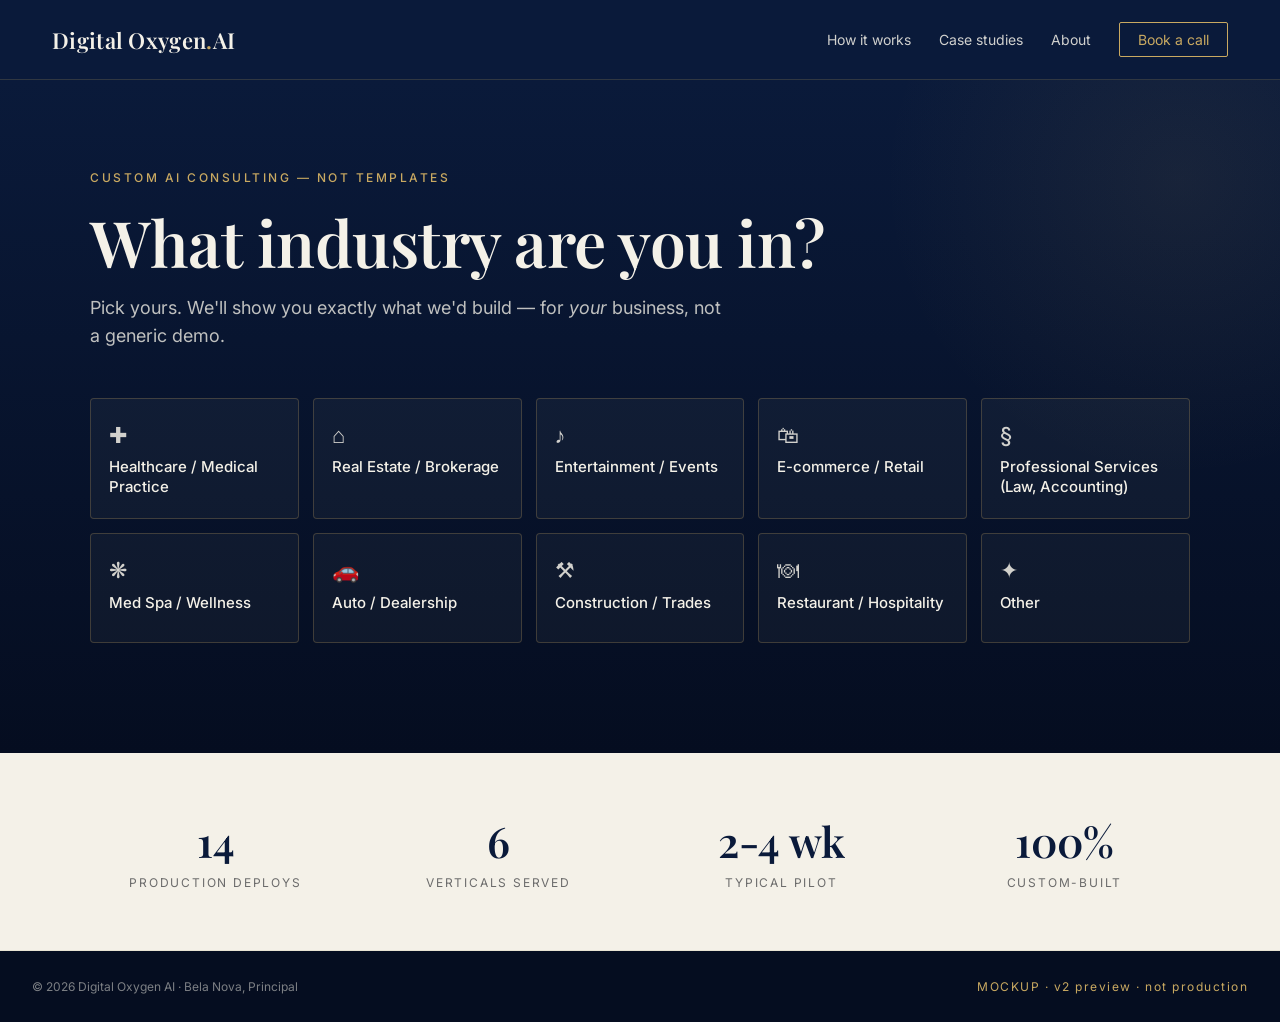
==== index.html @ 2bdd7e09 "feat: industry-routed landing mockup for v2 review" ====
<!DOCTYPE html>
<html lang="en">
<head>
<meta charset="UTF-8">
<meta name="viewport" content="width=device-width, initial-scale=1.0">
<title>Digital Oxygen AI — Custom AI Solutions by Industry</title>
<link rel="preconnect" href="https://fonts.googleapis.com">
<link rel="preconnect" href="https://fonts.gstatic.com" crossorigin>
<link href="https://fonts.googleapis.com/css2?family=Playfair+Display:wght@400;600;700&family=Inter:wght@300;400;500;600&display=swap" rel="stylesheet">
<link rel="stylesheet" href="styles.css">
</head>
<body>
<header class="nav">
  <div class="nav-inner">
    <div class="logo">Digital Oxygen<span class="logo-dot">.</span>AI</div>
    <nav class="nav-links">
      <a href="#">How it works</a>
      <a href="#">Case studies</a>
      <a href="#">About</a>
      <a href="#" class="nav-cta">Book a call</a>
    </nav>
  </div>
</header>

<main>
  <section class="hero" id="hero">
    <div class="hero-inner">
      <div class="eyebrow" id="eyebrow">Custom AI consulting — not templates</div>
      <h1 id="headline">What industry are you in?</h1>
      <p class="sub" id="sub">Pick yours. We'll show you exactly what we'd build — for <em>your</em> business, not a generic demo.</p>

      <div class="industry-grid" id="industryGrid">
        <!-- tiles injected by JS -->
      </div>

      <div class="industry-detail" id="detail" aria-hidden="true">
        <div class="detail-tag" id="detailTag"></div>
        <h2 id="detailHeadline"></h2>
        <p class="detail-lede" id="detailLede"></p>

        <div class="detail-grid">
          <div class="detail-block">
            <h3>Where you're bleeding time &amp; revenue</h3>
            <ul id="detailPains"></ul>
          </div>
          <div class="detail-block">
            <h3>A recent build</h3>
            <div class="case-card" id="detailCase"></div>
          </div>
          <div class="detail-block">
            <h3>Investment range</h3>
            <div class="pricing" id="detailPricing"></div>
            <p class="pricing-note">Fixed scope. No retainers required. Pilot before commit.</p>
          </div>
        </div>

        <div class="detail-cta-row">
          <a href="https://calendly.com/" class="cta-primary" id="ctaPrimary">Book a 20-min fit call →</a>
          <button class="cta-secondary" id="resetBtn">← Pick a different industry</button>
        </div>
      </div>
    </div>
  </section>

  <section class="trust">
    <div class="trust-inner">
      <div class="trust-item"><span class="trust-num">14</span><span class="trust-lbl">production deploys</span></div>
      <div class="trust-item"><span class="trust-num">6</span><span class="trust-lbl">verticals served</span></div>
      <div class="trust-item"><span class="trust-num">2-4 wk</span><span class="trust-lbl">typical pilot</span></div>
      <div class="trust-item"><span class="trust-num">100%</span><span class="trust-lbl">custom-built</span></div>
    </div>
  </section>
</main>

<footer class="foot">
  <div>© 2026 Digital Oxygen AI · Bela Nova, Principal</div>
  <div class="foot-mockup-tag">MOCKUP · v2 preview · not production</div>
</footer>

<script src="industries.js"></script>
<script src="app.js"></script>
</body>
</html>
---- styles.css ----
:root {
  --navy: #0a1a3a;
  --navy-deep: #050d20;
  --gold: #c9a961;
  --gold-soft: #d9bd7c;
  --ivory: #f4f1e8;
  --ivory-dim: #e8e3d3;
  --ink: #1a1a1a;
  --muted: #6b6b6b;
}

* { box-sizing: border-box; margin: 0; padding: 0; }
html, body { background: var(--ivory); color: var(--ink); font-family: 'Inter', sans-serif; -webkit-font-smoothing: antialiased; }

/* NAV */
.nav { background: var(--navy); color: var(--ivory); border-bottom: 1px solid rgba(201,169,97,0.2); }
.nav-inner { max-width: 1240px; margin: 0 auto; padding: 22px 32px; display: flex; justify-content: space-between; align-items: center; }
.logo { font-family: 'Playfair Display', serif; font-size: 22px; font-weight: 600; letter-spacing: 0.3px; }
.logo-dot { color: var(--gold); }
.nav-links { display: flex; gap: 28px; align-items: center; font-size: 14px; }
.nav-links a { color: var(--ivory); text-decoration: none; opacity: 0.85; transition: opacity 0.2s; }
.nav-links a:hover { opacity: 1; }
.nav-cta { border: 1px solid var(--gold); padding: 8px 18px; border-radius: 2px; color: var(--gold) !important; opacity: 1 !important; }
.nav-cta:hover { background: var(--gold); color: var(--navy) !important; }

/* HERO */
.hero { background: linear-gradient(180deg, var(--navy) 0%, var(--navy-deep) 100%); color: var(--ivory); padding: 90px 32px 110px; position: relative; overflow: hidden; }
.hero::before { content: ''; position: absolute; top: -200px; right: -200px; width: 600px; height: 600px; background: radial-gradient(circle, rgba(201,169,97,0.08), transparent 70%); pointer-events: none; }
.hero-inner { max-width: 1100px; margin: 0 auto; position: relative; }

.eyebrow { font-size: 12px; letter-spacing: 2.5px; text-transform: uppercase; color: var(--gold); margin-bottom: 22px; font-weight: 500; transition: opacity 0.4s; }
h1 { font-family: 'Playfair Display', serif; font-size: clamp(38px, 5.5vw, 64px); font-weight: 600; line-height: 1.08; letter-spacing: -0.5px; margin-bottom: 18px; transition: all 0.5s ease; }
h1 em { color: var(--gold); font-style: italic; }
.sub { font-size: 18px; line-height: 1.55; max-width: 640px; color: rgba(244,241,232,0.78); margin-bottom: 48px; transition: opacity 0.4s; }

/* GRID */
.industry-grid { display: grid; grid-template-columns: repeat(5, 1fr); gap: 14px; transition: all 0.5s ease; }
.tile {
  background: rgba(244,241,232,0.04);
  border: 1px solid rgba(201,169,97,0.25);
  padding: 22px 18px;
  border-radius: 4px;
  cursor: pointer;
  transition: all 0.25s ease;
  text-align: left;
  color: var(--ivory);
  font-family: inherit;
  font-size: 15px;
  font-weight: 500;
  line-height: 1.3;
  min-height: 110px;
  display: flex; flex-direction: column; justify-content: space-between;
  position: relative;
}
.tile:hover { background: rgba(201,169,97,0.12); border-color: var(--gold); transform: translateY(-2px); }
.tile-icon { font-size: 22px; margin-bottom: 8px; opacity: 0.85; }
.tile-arrow { position: absolute; right: 16px; bottom: 14px; opacity: 0; color: var(--gold); transition: opacity 0.2s, transform 0.2s; }
.tile:hover .tile-arrow { opacity: 1; transform: translateX(3px); }

/* DETAIL VIEW */
.industry-detail { display: none; opacity: 0; }
.industry-detail.active { display: block; animation: fadeUp 0.55s cubic-bezier(0.22, 1, 0.36, 1) forwards; }
@keyframes fadeUp { from { opacity: 0; transform: translateY(18px); } to { opacity: 1; transform: translateY(0); } }

.detail-tag { display: inline-block; background: rgba(201,169,97,0.15); color: var(--gold); padding: 6px 14px; border-radius: 2px; font-size: 11px; letter-spacing: 2px; text-transform: uppercase; margin-bottom: 22px; }
.industry-detail h2 { font-family: 'Playfair Display', serif; font-size: clamp(32px, 4.2vw, 50px); font-weight: 600; line-height: 1.1; margin-bottom: 18px; max-width: 900px; }
.industry-detail h2 em { color: var(--gold); font-style: italic; }
.detail-lede { font-size: 17px; line-height: 1.6; color: rgba(244,241,232,0.78); max-width: 700px; margin-bottom: 48px; }

.detail-grid { display: grid; grid-template-columns: 1fr 1fr 1fr; gap: 28px; margin-bottom: 48px; }
.detail-block h3 { font-family: 'Inter', sans-serif; font-size: 12px; letter-spacing: 1.8px; text-transform: uppercase; color: var(--gold); margin-bottom: 18px; font-weight: 600; }
.detail-block ul { list-style: none; }
.detail-block li {
  padding: 12px 0 12px 22px;
  border-bottom: 1px solid rgba(201,169,97,0.12);
  position: relative;
  font-size: 15px;
  line-height: 1.5;
  color: rgba(244,241,232,0.88);
}
.detail-block li::before { content: '→'; position: absolute; left: 0; color: var(--gold); }
.detail-block li:last-child { border-bottom: none; }

.case-card { background: rgba(244,241,232,0.04); border-left: 2px solid var(--gold); padding: 18px 20px; border-radius: 0 4px 4px 0; }
.case-card .case-client { font-size: 12px; color: var(--gold); letter-spacing: 1.5px; text-transform: uppercase; margin-bottom: 8px; }
.case-card .case-result { font-family: 'Playfair Display', serif; font-size: 22px; line-height: 1.25; margin-bottom: 10px; }
.case-card .case-desc { font-size: 13px; line-height: 1.5; color: rgba(244,241,232,0.7); }

.pricing { font-family: 'Playfair Display', serif; font-size: 30px; color: var(--ivory); line-height: 1.2; margin-bottom: 6px; }
.pricing .pricing-sep { color: var(--gold); }
.pricing-note { font-size: 13px; color: rgba(244,241,232,0.6); line-height: 1.5; }

.detail-cta-row { display: flex; align-items: center; gap: 24px; flex-wrap: wrap; padding-top: 32px; border-top: 1px solid rgba(201,169,97,0.18); }
.cta-primary {
  background: var(--gold); color: var(--navy); padding: 16px 32px; text-decoration: none;
  font-weight: 600; font-size: 15px; letter-spacing: 0.3px; border-radius: 2px;
  transition: all 0.2s; display: inline-block;
}
.cta-primary:hover { background: var(--gold-soft); transform: translateY(-1px); box-shadow: 0 8px 24px rgba(201,169,97,0.3); }
.cta-secondary { background: transparent; color: rgba(244,241,232,0.7); border: none; cursor: pointer; font-family: inherit; font-size: 14px; padding: 8px 0; }
.cta-secondary:hover { color: var(--gold); }

/* HIDE state */
.hero.routed .industry-grid,
.hero.routed #headline,
.hero.routed #sub,
.hero.routed #eyebrow { display: none; }

/* TRUST */
.trust { background: var(--ivory); padding: 60px 32px; border-bottom: 1px solid var(--ivory-dim); }
.trust-inner { max-width: 1100px; margin: 0 auto; display: grid; grid-template-columns: repeat(4, 1fr); gap: 32px; text-align: center; }
.trust-item { display: flex; flex-direction: column; gap: 6px; }
.trust-num { font-family: 'Playfair Display', serif; font-size: 42px; color: var(--navy); font-weight: 600; }
.trust-lbl { font-size: 12px; letter-spacing: 1.8px; text-transform: uppercase; color: var(--muted); }

/* FOOT */
.foot { background: var(--navy-deep); color: rgba(244,241,232,0.5); padding: 28px 32px; font-size: 12px; display: flex; justify-content: space-between; flex-wrap: wrap; gap: 12px; }
.foot-mockup-tag { color: var(--gold); letter-spacing: 1.5px; }

/* RESPONSIVE */
@media (max-width: 900px) {
  .industry-grid { grid-template-columns: repeat(2, 1fr); }
  .detail-grid { grid-template-columns: 1fr; gap: 36px; }
  .trust-inner { grid-template-columns: repeat(2, 1fr); gap: 28px; }
  .nav-links a:not(.nav-cta) { display: none; }
  .hero { padding: 60px 22px 80px; }
  .nav-inner { padding: 18px 22px; }
}
@media (max-width: 520px) {
  .industry-grid { grid-template-columns: 1fr; }
  h1 { font-size: 36px; }
}
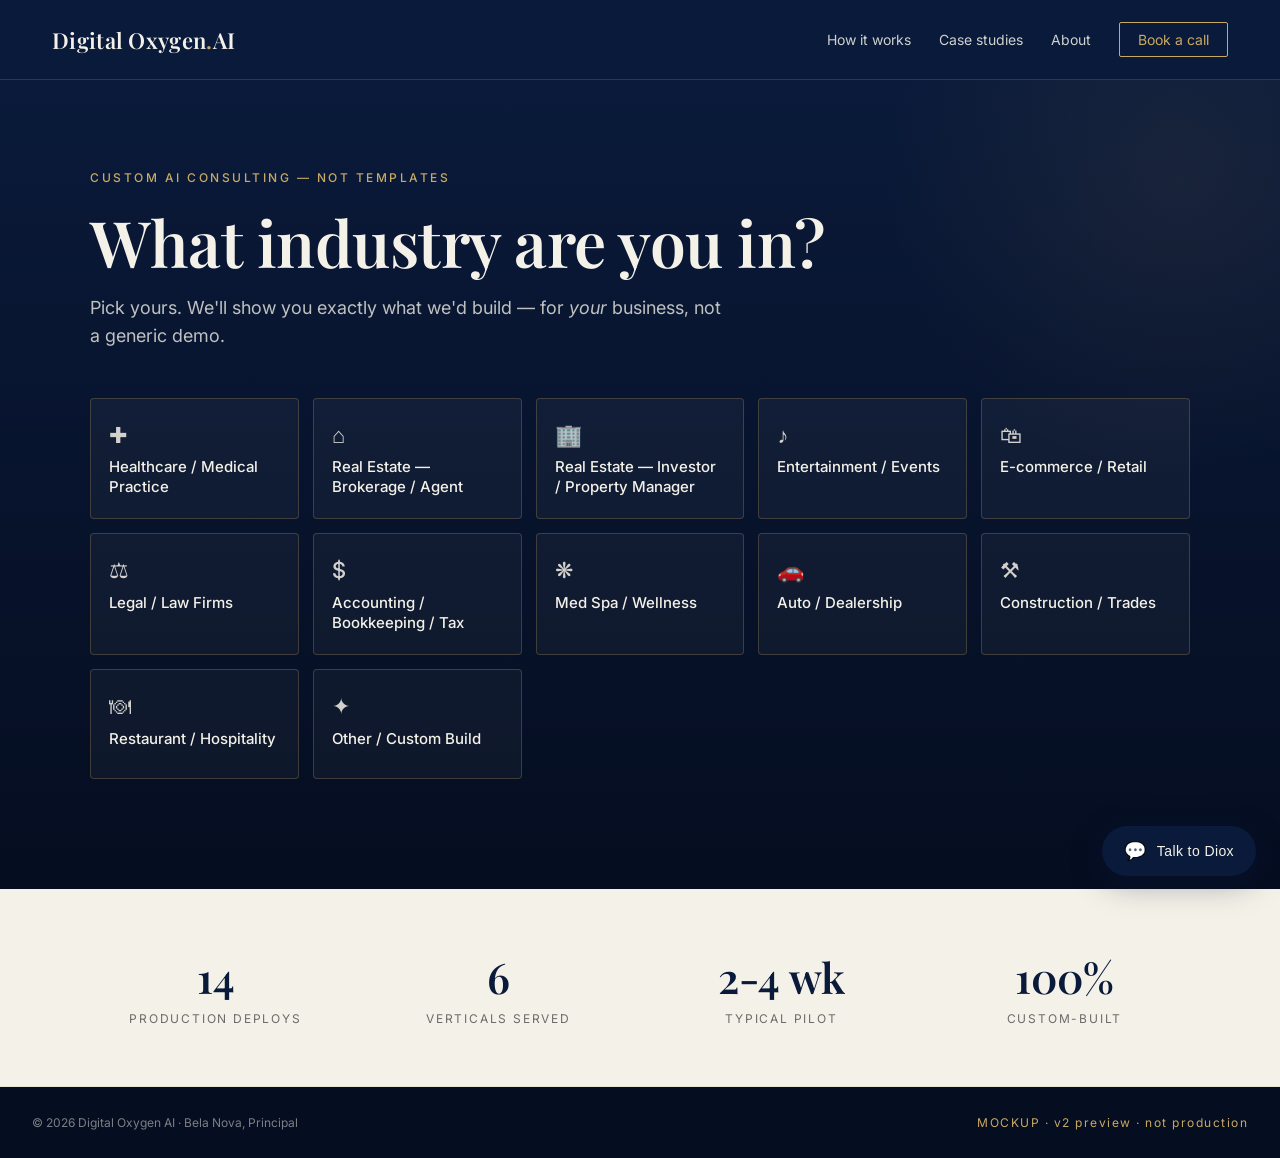
==== commit a005142c: "v2: aligned pricing to 2026 sheet, split RE/Law/Accounting, Starting at visibility, embedded Diox ch" ====
--- a/index.html
+++ b/index.html
@@ -79,5 +79,6 @@
 
 <script src="industries.js"></script>
 <script src="app.js"></script>
+<script src="chat.js"></script>
 </body>
 </html>
--- a/styles.css
+++ b/styles.css
@@ -130,3 +130,84 @@
   .industry-grid { grid-template-columns: 1fr; }
   h1 { font-size: 36px; }
 }
+
+/* PRICING — "Starting at" treatment */
+.pricing-from { font-family: 'Inter', sans-serif; font-size: 11px; letter-spacing: 2px; text-transform: uppercase; color: var(--muted); display: block; margin-bottom: 4px; font-weight: 500; }
+.pricing { font-family: 'Playfair Display', serif; font-size: 32px; color: var(--navy); font-weight: 600; line-height: 1.1; }
+
+/* DIOX CHAT WIDGET */
+#diox-chat { position: fixed; bottom: 24px; right: 24px; z-index: 9999; font-family: 'Inter', sans-serif; }
+#diox-chat-toggle {
+  background: var(--navy); color: var(--ivory); border: none;
+  padding: 14px 22px; border-radius: 999px; cursor: pointer;
+  font-size: 14px; font-weight: 500; letter-spacing: 0.4px;
+  display: flex; align-items: center; gap: 10px;
+  box-shadow: 0 8px 32px rgba(10,26,58,0.35); transition: all 0.25s ease;
+}
+#diox-chat-toggle:hover { transform: translateY(-2px); box-shadow: 0 12px 40px rgba(10,26,58,0.5); }
+#diox-chat-toggle.pulse { animation: pulseRing 2.2s ease-in-out infinite; }
+@keyframes pulseRing {
+  0% { box-shadow: 0 8px 32px rgba(10,26,58,0.35), 0 0 0 0 rgba(201,169,97,0.45); }
+  70% { box-shadow: 0 8px 32px rgba(10,26,58,0.35), 0 0 0 18px rgba(201,169,97,0); }
+  100% { box-shadow: 0 8px 32px rgba(10,26,58,0.35), 0 0 0 0 rgba(201,169,97,0); }
+}
+.diox-chat-icon { font-size: 18px; }
+.diox-chat-label { white-space: nowrap; }
+
+#diox-chat-panel {
+  position: absolute; bottom: 70px; right: 0;
+  width: 380px; max-width: calc(100vw - 32px);
+  height: 540px; max-height: calc(100vh - 120px);
+  background: var(--ivory); border: 1px solid rgba(10,26,58,0.12);
+  border-radius: 16px; box-shadow: 0 24px 60px rgba(10,26,58,0.25);
+  display: none; flex-direction: column; overflow: hidden;
+}
+#diox-chat-panel.open { display: flex; }
+.diox-chat-head { background: var(--navy); color: var(--ivory); padding: 18px 20px; display: flex; align-items: center; justify-content: space-between; }
+.diox-chat-title { font-family: 'Playfair Display', serif; font-size: 20px; font-weight: 600; }
+.diox-chat-sub { font-size: 11px; opacity: 0.75; margin-top: 2px; letter-spacing: 0.3px; }
+#diox-chat-close { background: transparent; color: var(--ivory); border: none; font-size: 26px; cursor: pointer; line-height: 1; padding: 0 4px; opacity: 0.7; }
+#diox-chat-close:hover { opacity: 1; }
+
+.diox-chat-log { flex: 1; overflow-y: auto; padding: 18px 16px; display: flex; flex-direction: column; gap: 10px; background: #faf7ee; }
+.diox-msg { display: flex; }
+.diox-msg.user { justify-content: flex-end; }
+.diox-msg-bubble {
+  max-width: 78%; padding: 10px 14px; border-radius: 14px;
+  font-size: 14px; line-height: 1.5; color: #1a1a1a;
+  background: white; border: 1px solid rgba(10,26,58,0.08);
+}
+.diox-msg.user .diox-msg-bubble { background: var(--navy); color: var(--ivory); border: none; }
+.diox-msg-cta {
+  display: inline-block; padding: 10px 16px; background: var(--gold); color: var(--navy);
+  text-decoration: none; border-radius: 8px; font-weight: 600; font-size: 13px;
+}
+.diox-msg-cta:hover { background: #d4b771; }
+.diox-typing .diox-msg-bubble { display: flex; gap: 4px; padding: 14px; }
+.diox-typing span {
+  width: 7px; height: 7px; border-radius: 50%; background: var(--muted); opacity: 0.4;
+  animation: typingBounce 1.4s infinite;
+}
+.diox-typing span:nth-child(2) { animation-delay: 0.2s; }
+.diox-typing span:nth-child(3) { animation-delay: 0.4s; }
+@keyframes typingBounce { 0%, 60%, 100% { transform: translateY(0); opacity: 0.4; } 30% { transform: translateY(-6px); opacity: 1; } }
+
+.diox-chat-form { display: flex; gap: 8px; padding: 12px; background: var(--ivory); border-top: 1px solid rgba(10,26,58,0.1); }
+#diox-chat-input {
+  flex: 1; padding: 12px 14px; border: 1px solid rgba(10,26,58,0.15);
+  border-radius: 10px; font-family: inherit; font-size: 14px;
+  background: white; outline: none;
+}
+#diox-chat-input:focus { border-color: var(--gold); }
+#diox-chat-send {
+  background: var(--gold); color: var(--navy); border: none;
+  padding: 0 18px; border-radius: 10px; font-size: 20px; font-weight: 600; cursor: pointer;
+}
+#diox-chat-send:hover { background: #d4b771; }
+
+@media (max-width: 520px) {
+  #diox-chat { bottom: 16px; right: 16px; }
+  .diox-chat-label { display: none; }
+  #diox-chat-toggle { padding: 14px; }
+  #diox-chat-panel { width: calc(100vw - 32px); right: 0; }
+}
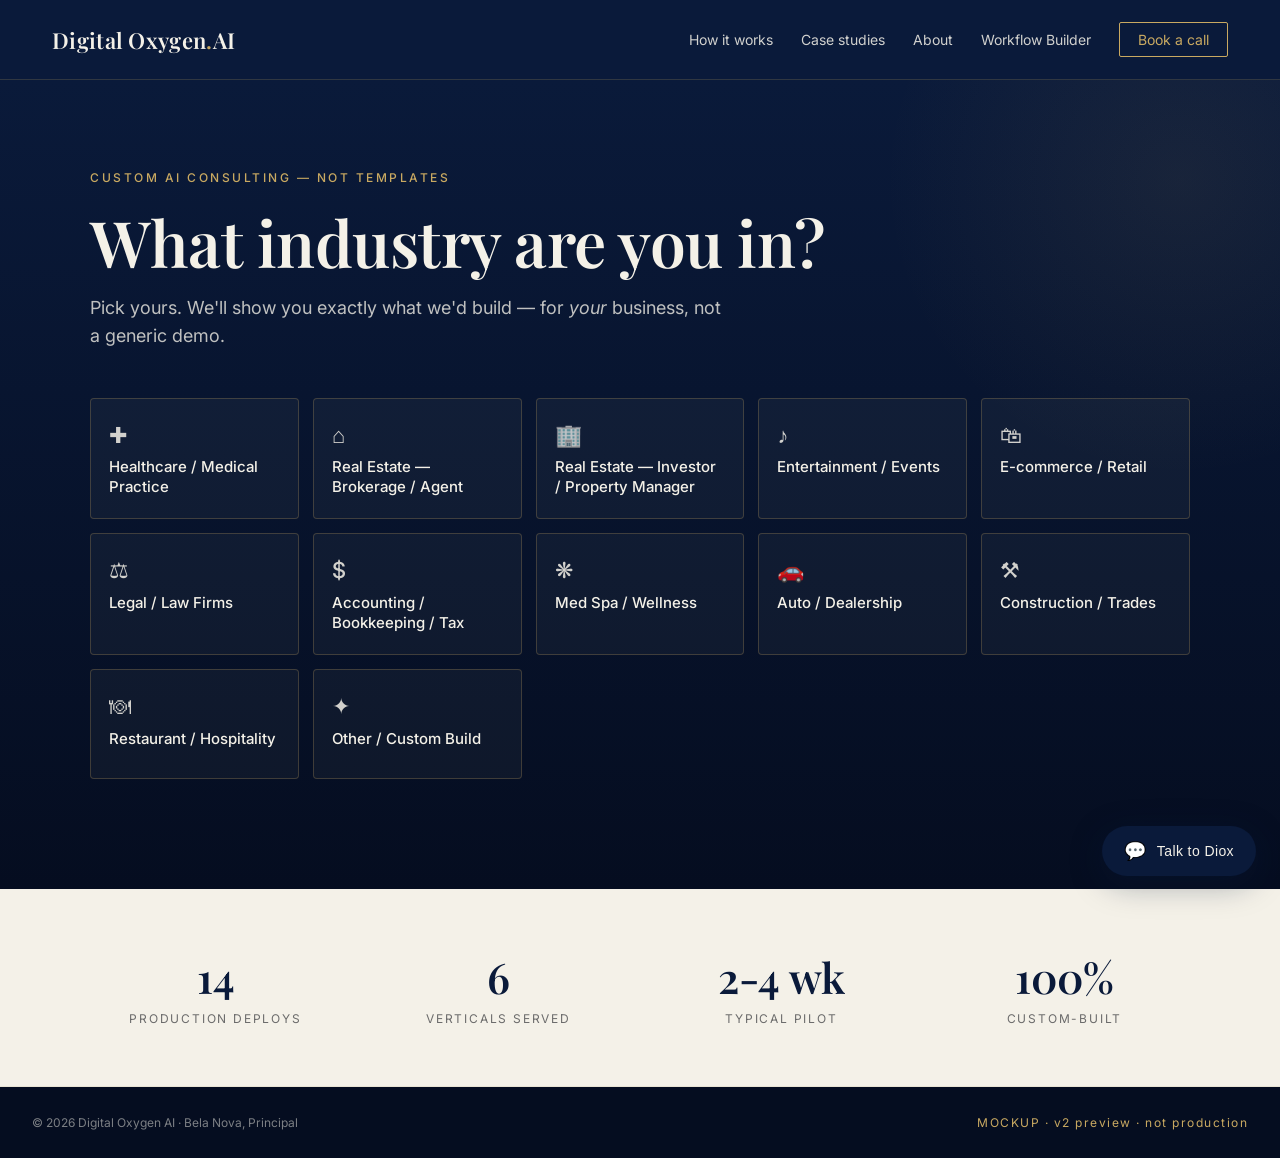
==== commit 2d6ee290: "feat: Live Workflow Builder — describe pain, get visual current vs automated diagrams" ====
--- a/index.html
+++ b/index.html
@@ -17,7 +17,8 @@
       <a href="#">How it works</a>
       <a href="#">Case studies</a>
       <a href="#">About</a>
-      <a href="#" class="nav-cta">Book a call</a>
+      <a href="workflow-builder/">Workflow Builder</a>
+      <a href="https://calendly.com/diox-aiconsulting/consultation" class="nav-cta">Book a call</a>
     </nav>
   </div>
 </header>
--- a/styles.css
+++ b/styles.css
@@ -133,7 +133,7 @@
 
 /* PRICING — "Starting at" treatment */
 .pricing-from { font-family: 'Inter', sans-serif; font-size: 11px; letter-spacing: 2px; text-transform: uppercase; color: var(--muted); display: block; margin-bottom: 4px; font-weight: 500; }
-.pricing { font-family: 'Playfair Display', serif; font-size: 32px; color: var(--navy); font-weight: 600; line-height: 1.1; }
+.pricing { font-family: 'Playfair Display', serif; font-size: 42px; color: var(--gold); font-weight: 700; line-height: 1.1; text-shadow: 0 1px 0 rgba(10,26,58,0.05); }
 
 /* DIOX CHAT WIDGET */
 #diox-chat { position: fixed; bottom: 24px; right: 24px; z-index: 9999; font-family: 'Inter', sans-serif; }
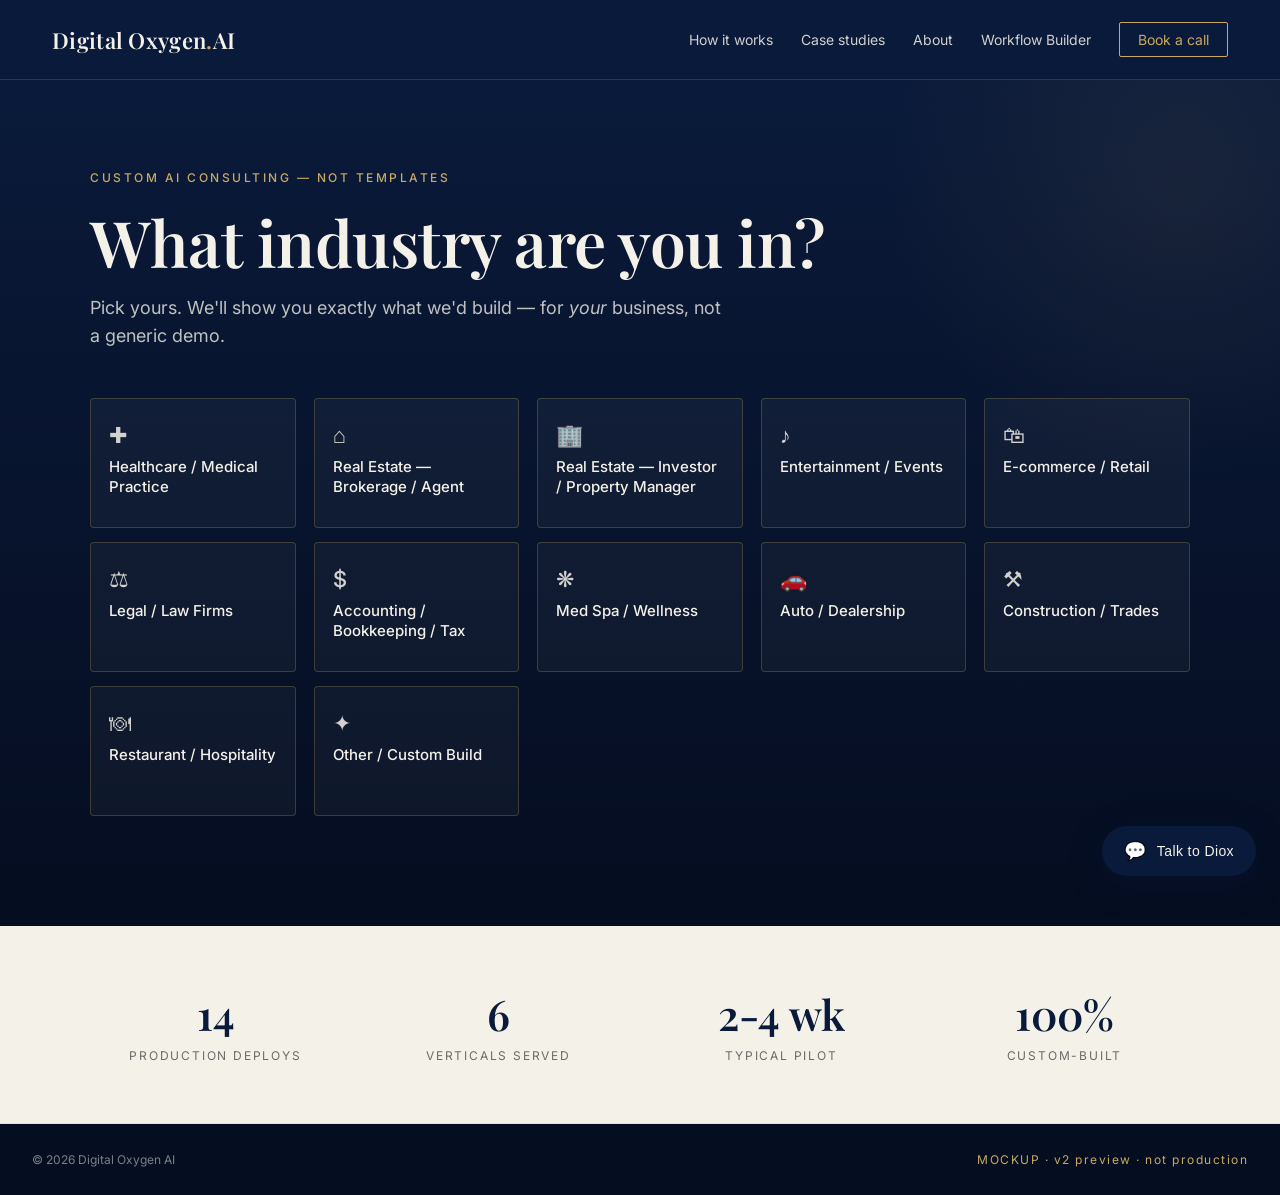
==== commit 59e104f2: "fixes: McKinsey cascade removed, stream parser fixed, CTA copy, Bela Nova removed from footer" ====
--- a/index.html
+++ b/index.html
@@ -74,7 +74,7 @@
 </main>
 
 <footer class="foot">
-  <div>© 2026 Digital Oxygen AI · Bela Nova, Principal</div>
+  <div>© 2026 Digital Oxygen AI</div>
   <div class="foot-mockup-tag">MOCKUP · v2 preview · not production</div>
 </footer>
 
--- a/styles.css
+++ b/styles.css
@@ -33,26 +33,36 @@
 h1 em { color: var(--gold); font-style: italic; }
 .sub { font-size: 18px; line-height: 1.55; max-width: 640px; color: rgba(244,241,232,0.78); margin-bottom: 48px; transition: opacity 0.4s; }
 
-/* GRID */
-.industry-grid { display: grid; grid-template-columns: repeat(5, 1fr); gap: 14px; transition: all 0.5s ease; }
+/* GRID — flat editorial grid (McKinsey cascade removed per Bela May'26) */
+.industry-grid {
+  display: grid;
+  grid-template-columns: repeat(5, 1fr);
+  gap: 14px 18px;
+  transition: all 0.5s ease;
+}
 .tile {
   background: rgba(244,241,232,0.04);
   border: 1px solid rgba(201,169,97,0.25);
   padding: 22px 18px;
   border-radius: 4px;
   cursor: pointer;
-  transition: all 0.25s ease;
+  transition: background 0.25s ease, border-color 0.25s ease, transform 0.2s ease, box-shadow 0.25s ease;
   text-align: left;
   color: var(--ivory);
   font-family: inherit;
   font-size: 15px;
   font-weight: 500;
   line-height: 1.3;
-  min-height: 110px;
+  min-height: 130px;
   display: flex; flex-direction: column; justify-content: space-between;
   position: relative;
 }
-.tile:hover { background: rgba(201,169,97,0.12); border-color: var(--gold); transform: translateY(-2px); }
+.tile:hover {
+  background: rgba(201,169,97,0.12);
+  border-color: var(--gold);
+  transform: translateY(-2px);
+  box-shadow: 0 12px 28px rgba(5,13,32,0.45);
+}
 .tile-icon { font-size: 22px; margin-bottom: 8px; opacity: 0.85; }
 .tile-arrow { position: absolute; right: 16px; bottom: 14px; opacity: 0; color: var(--gold); transition: opacity 0.2s, transform 0.2s; }
 .tile:hover .tile-arrow { opacity: 1; transform: translateX(3px); }
@@ -131,9 +141,28 @@
   h1 { font-size: 36px; }
 }
 
-/* PRICING — "Starting at" treatment */
-.pricing-from { font-family: 'Inter', sans-serif; font-size: 11px; letter-spacing: 2px; text-transform: uppercase; color: var(--muted); display: block; margin-bottom: 4px; font-weight: 500; }
-.pricing { font-family: 'Playfair Display', serif; font-size: 42px; color: var(--gold); font-weight: 700; line-height: 1.1; text-shadow: 0 1px 0 rgba(10,26,58,0.05); }
+/* PRICING — Range-based "Investment" treatment (Layer 1) */
+.pricing-from {
+  display: block;
+  font-family: 'Inter', sans-serif;
+  font-size: 11px;
+  letter-spacing: 2.2px;
+  text-transform: uppercase;
+  color: var(--gold);
+  margin-bottom: 8px;
+  font-weight: 600;
+}
+.pricing-value {
+  display: block;
+  font-family: 'Playfair Display', serif;
+  font-size: 30px;
+  color: var(--ivory);
+  font-weight: 600;
+  line-height: 1.15;
+  letter-spacing: -0.3px;
+}
+.pricing { margin-bottom: 10px; }
+.pricing-note { font-size: 13px; color: rgba(244,241,232,0.65); line-height: 1.5; }
 
 /* DIOX CHAT WIDGET */
 #diox-chat { position: fixed; bottom: 24px; right: 24px; z-index: 9999; font-family: 'Inter', sans-serif; }
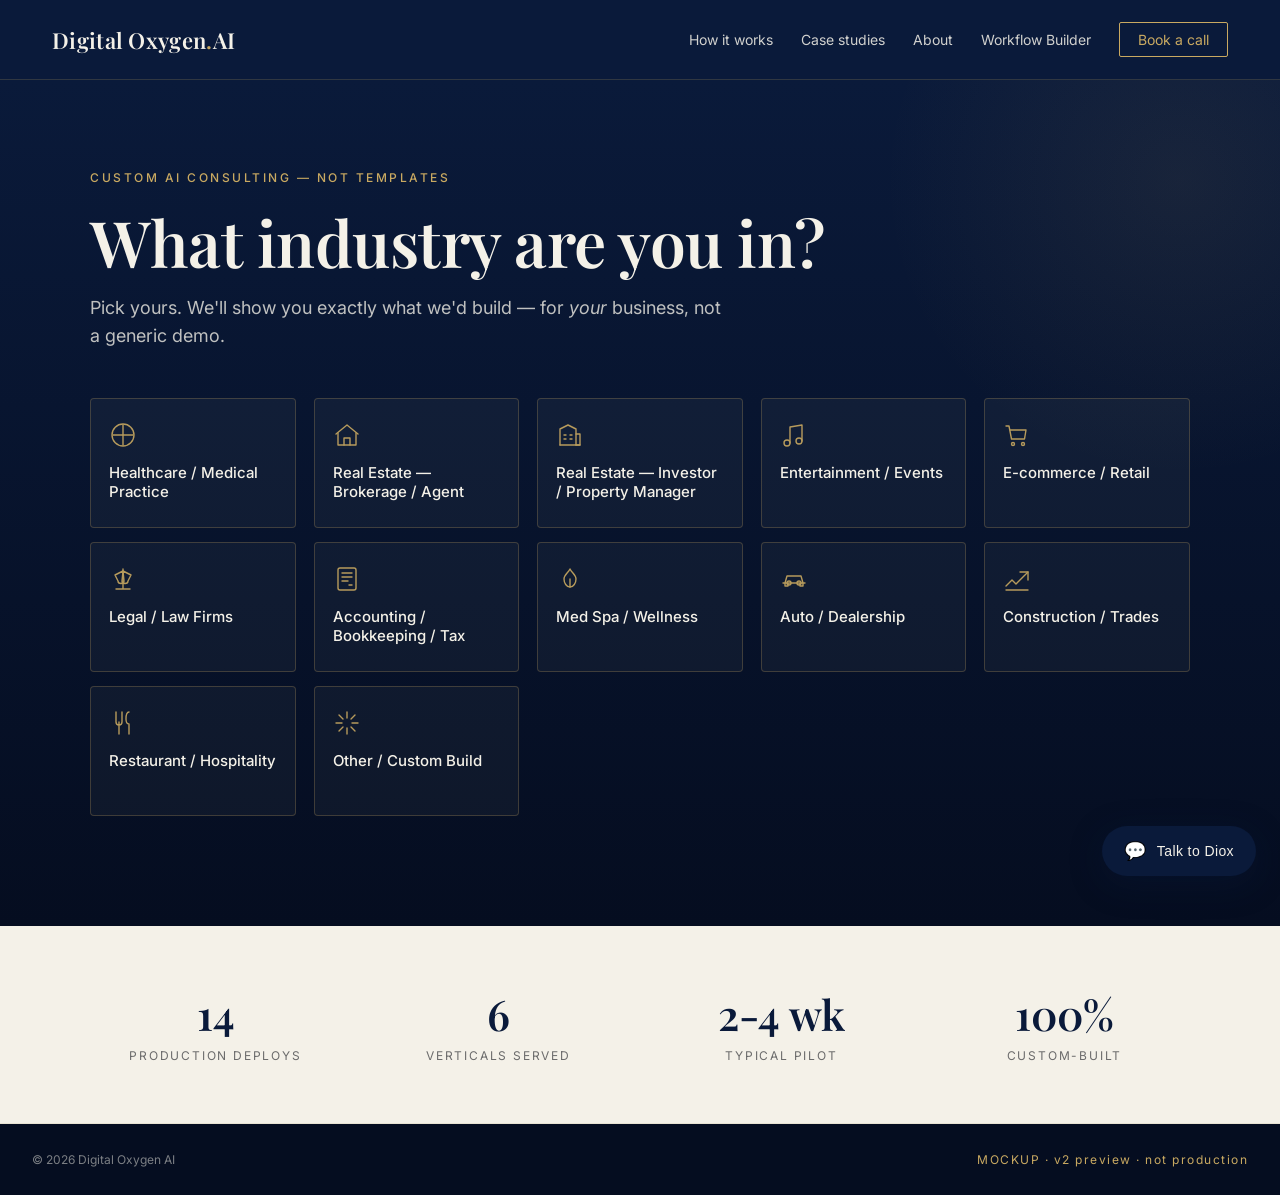
==== commit adb00bdc: "voice-demo: unlock button + modal + status polling - chat.js: detect name+email+phone, add body.voic" ====
--- a/index.html
+++ b/index.html
@@ -81,5 +81,6 @@
 <script src="industries.js"></script>
 <script src="app.js"></script>
 <script src="chat.js"></script>
+<script src="voice-demo.js"></script>
 </body>
 </html>
--- a/styles.css
+++ b/styles.css
@@ -63,7 +63,9 @@
   transform: translateY(-2px);
   box-shadow: 0 12px 28px rgba(5,13,32,0.45);
 }
-.tile-icon { font-size: 22px; margin-bottom: 8px; opacity: 0.85; }
+.tile-icon { width: 28px; height: 28px; margin-bottom: 14px; color: var(--gold); opacity: 0.9; }
+.tile-icon svg { display: block; width: 100%; height: 100%; }
+.tile:hover .tile-icon { opacity: 1; }
 .tile-arrow { position: absolute; right: 16px; bottom: 14px; opacity: 0; color: var(--gold); transition: opacity 0.2s, transform 0.2s; }
 .tile:hover .tile-arrow { opacity: 1; transform: translateX(3px); }
 
@@ -240,3 +242,58 @@
   #diox-chat-toggle { padding: 14px; }
   #diox-chat-panel { width: calc(100vw - 32px); right: 0; }
 }
+
+/* ─── Voice Demo Button + Modal ──────────────────────────────────── */
+#diox-voice-demo-btn {
+  position: fixed; top: 84px; right: 24px; z-index: 9998;
+  display: none;
+  background: linear-gradient(135deg, var(--gold, #c9a55c) 0%, #d4b771 100%);
+  color: var(--navy, #0a1a3a);
+  border: none; padding: 12px 20px; border-radius: 999px;
+  font-family: inherit; font-size: 14px; font-weight: 600;
+  cursor: pointer; box-shadow: 0 8px 24px rgba(201,165,92,0.35);
+  animation: dioxVoicePulse 2s ease-in-out infinite;
+}
+#diox-voice-demo-btn:hover { transform: translateY(-1px); box-shadow: 0 12px 32px rgba(201,165,92,0.5); }
+body.voice-demo-unlocked #diox-voice-demo-btn { display: inline-flex; align-items: center; gap: 6px; }
+@keyframes dioxVoicePulse {
+  0%, 100% { box-shadow: 0 8px 24px rgba(201,165,92,0.35); }
+  50% { box-shadow: 0 8px 32px rgba(201,165,92,0.7), 0 0 0 6px rgba(201,165,92,0.15); }
+}
+
+#diox-voice-modal {
+  position: fixed; inset: 0; background: rgba(10,26,58,0.55);
+  display: none; align-items: center; justify-content: center;
+  z-index: 10000; padding: 20px;
+}
+#diox-voice-modal.open { display: flex; }
+.diox-voice-modal-card {
+  background: white; border-radius: 16px; max-width: 440px; width: 100%;
+  padding: 28px 28px 22px; box-shadow: 0 30px 80px rgba(0,0,0,0.3);
+  position: relative; font-family: inherit;
+}
+.diox-voice-modal-card h3 {
+  margin: 0 0 10px; font-family: 'Playfair Display', serif;
+  color: var(--navy, #0a1a3a); font-size: 24px;
+}
+.diox-voice-modal-body { color: #2a3a5a; font-size: 15px; line-height: 1.5; margin: 0 0 22px; }
+.diox-voice-modal-body strong { color: var(--navy, #0a1a3a); }
+.diox-voice-modal-close {
+  position: absolute; top: 10px; right: 14px;
+  background: none; border: none; font-size: 28px; cursor: pointer; color: #888;
+}
+.diox-voice-modal-actions { display: flex; gap: 10px; justify-content: flex-end; }
+.diox-voice-modal-actions button {
+  padding: 10px 18px; border-radius: 10px; font-family: inherit; font-size: 14px;
+  font-weight: 600; cursor: pointer; border: none;
+}
+.diox-voice-cancel { background: #eee; color: #333; }
+.diox-voice-cancel:hover { background: #ddd; }
+.diox-voice-go { background: var(--gold, #c9a55c); color: var(--navy, #0a1a3a); }
+.diox-voice-go:hover { background: #d4b771; }
+.diox-voice-go:disabled { opacity: 0.6; cursor: not-allowed; }
+.diox-voice-status {
+  margin-top: 16px; padding: 12px 14px; background: #f6f4ee;
+  border-left: 3px solid var(--gold, #c9a55c); border-radius: 8px;
+  font-size: 13px; color: #2a3a5a;
+}
